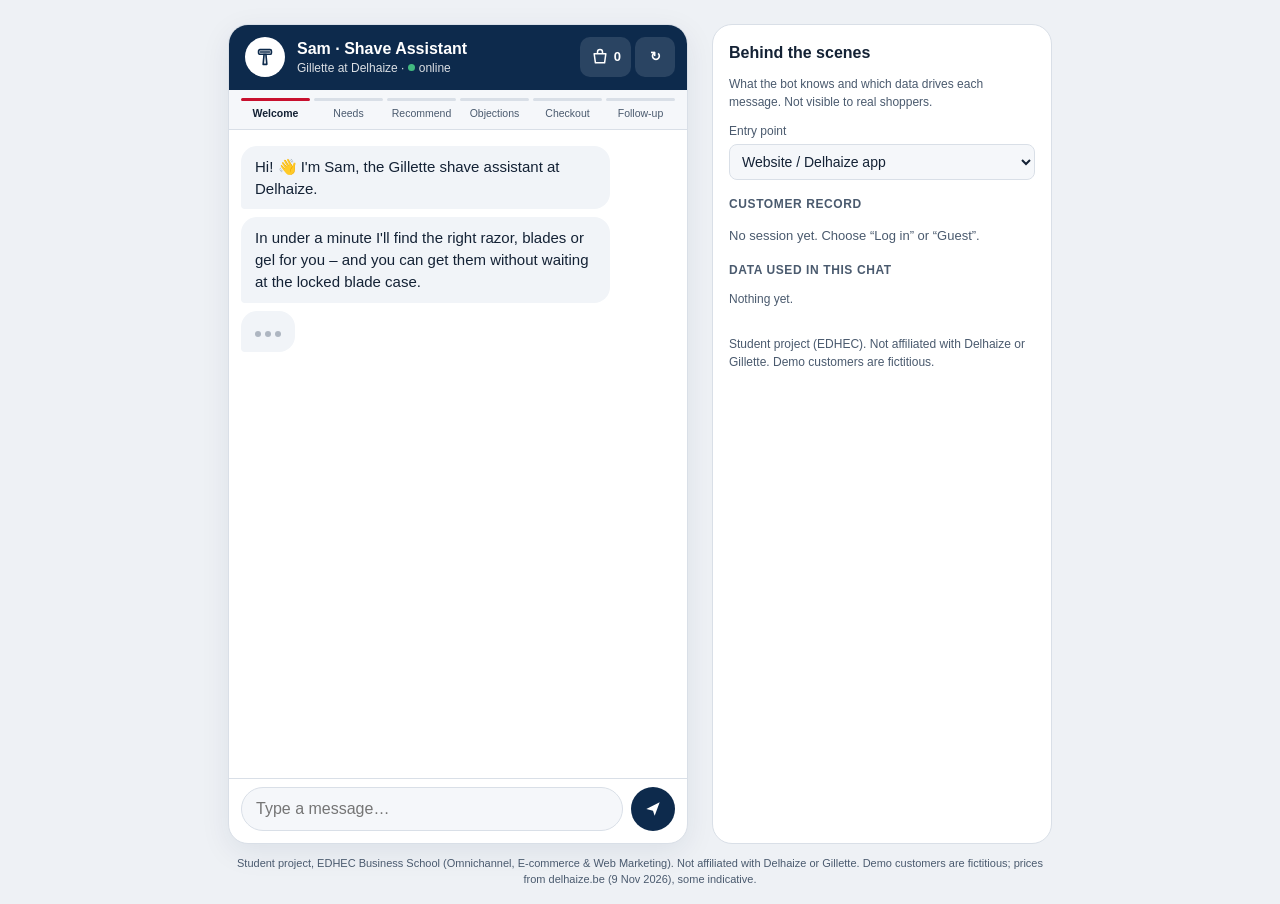
==== index.html @ 2521b0bc "Shave assistant chatbot for Gillette at Delhaize (EDHEC session 8) Co-Authored-By: Claude Opus 5.5 <" ====
<!doctype html>
<html lang="en">
<head>
<meta charset="utf-8">
<meta name="viewport" content="width=device-width, initial-scale=1, viewport-fit=cover">
<title>Shave Assistant – Gillette at Delhaize</title>
<meta name="description" content="Student concept: a conversational shopping assistant that helps Delhaize shoppers find the right Gillette product.">
<meta name="robots" content="noindex">
<link rel="stylesheet" href="style.css">
</head>
<body>
<div class="page">
  <main class="chat" aria-label="Shopping assistant">
    <header class="top">
      <div class="brand">
        <div class="avatar" aria-hidden="true"><svg viewBox="0 0 24 24"><rect x="5" y="4" width="14" height="5" rx="1.5"/><path d="M7 6.5h10M11 9l-1 11h4l-1-11"/></svg></div>
        <div>
          <h1>Sam<span class="h-sub"> · Shave Assistant</span></h1>
          <p>Gillette at Delhaize · <span class="online">online</span></p>
        </div>
      </div>
      <div class="actions">
        <button id="crm-toggle" class="icon-btn" aria-expanded="false" aria-controls="crm" title="Show CRM data">CRM</button>
        <button id="basket-btn" class="icon-btn basket-btn" title="Basket">
          <svg viewBox="0 0 24 24" aria-hidden="true"><path d="M5 8h14l-1.5 11h-11z"/><path d="M9 8V6a3 3 0 0 1 6 0v2"/></svg>
          <span id="basket-count">0</span>
        </button>
        <button id="restart" class="icon-btn" title="Start over" aria-label="Start over">↻</button>
      </div>
    </header>
    <ol id="steps" class="steps" aria-label="Conversation steps">
      <li>Welcome</li><li>Needs</li><li>Recommend</li><li>Objections</li><li>Checkout</li><li>Follow-up</li>
    </ol>
    <div id="log" class="log" aria-live="polite"></div>
    <div id="options" class="options"></div>
    <form id="form" class="composer" autocomplete="off">
      <input id="text" type="text" aria-label="Message" placeholder="Type a message…">
      <button type="submit" aria-label="Send">
        <svg viewBox="0 0 24 24" aria-hidden="true"><path d="M4 12l16-8-6 16-2-6z"/></svg>
      </button>
    </form>
  </main>

  <aside id="crm" class="crm" aria-label="Behind the scenes">
    <div class="crm-head">
      <h2>Behind the scenes</h2>
      <button id="crm-close" class="icon-btn" aria-label="Close">✕</button>
    </div>
    <p class="muted small">What the bot knows and which data drives each message. Not visible to real shoppers.</p>
    <label class="entry">Entry point
      <select id="entry">
        <option value="web">Website / Delhaize app</option>
        <option value="shelf">QR code at the shaving shelf</option>
      </select>
    </label>
    <h3>Customer record</h3>
    <div id="profile"></div>
    <h3>Data used in this chat</h3>
    <p id="signals-empty" class="muted small">Nothing yet.</p>
    <ul id="signals" class="signals"></ul>
    <p class="muted small disclaimer">Student project (EDHEC). Not affiliated with Delhaize or Gillette. Demo customers are fictitious.</p>
  </aside>
</div>
<footer class="foot">Student project, EDHEC Business School (Omnichannel, E-commerce &amp; Web Marketing). Not affiliated with Delhaize or Gillette. Demo customers are fictitious; prices from delhaize.be (9 Nov 2026), some indicative.</footer>
<script src="data.js"></script>
<script src="app.js"></script>
</body>
</html>
---- style.css ----
:root {
  --bg: #eef1f5;
  --surface: #ffffff;
  --surface-2: #f5f7fa;
  --ink: #142235;
  --ink-2: #4a5a6e;
  --line: #d9dfe7;
  --navy: #0d2a4c;
  --navy-ink: #ffffff;
  --accent: #c8102e;
  --cta: #c8102e;
  --accent-soft: #fdecef;
  --bot: #f1f4f8;
  --user: #0d2a4c;
  --ok: #1d7a4a;
  --radius: 16px;
  color-scheme: light;
}
@media (prefers-color-scheme: dark) {
  :root:not([data-theme="light"]) {
    --bg: #0b111a; --surface: #131b27; --surface-2: #19232f; --ink: #e8edf3; --ink-2: #a5b2c2;
    --line: #2a3747; --navy: #2b5c94; --accent: #ff6b7d; --cta: #c8233c; --accent-soft: #3a1820; --bot: #1b2633;
    --user: #2b5c94; --ok: #4cc98a; color-scheme: dark;
  }
}
:root[data-theme="dark"] {
  --bg: #0b111a; --surface: #131b27; --surface-2: #19232f; --ink: #e8edf3; --ink-2: #a5b2c2;
  --line: #2a3747; --navy: #2b5c94; --accent: #ff6b7d; --cta: #c8233c; --accent-soft: #3a1820; --bot: #1b2633;
  --user: #2b5c94; --ok: #4cc98a; color-scheme: dark;
}

* { box-sizing: border-box; }
html, body { margin: 0; }
body {
  background: var(--bg);
  color: var(--ink);
  font: 15px/1.45 -apple-system, BlinkMacSystemFont, "Segoe UI", Roboto, "Helvetica Neue", Arial, sans-serif;
  -webkit-font-smoothing: antialiased;
  min-height: 100dvh;
}
button { font: inherit; color: inherit; cursor: pointer; }

.page {
  display: grid;
  grid-template-columns: minmax(0, 460px) 340px;
  gap: 24px;
  justify-content: center;
  padding: 24px 16px 8px;
}

/* ---------- chat ---------- */
.chat {
  background: var(--surface);
  border: 1px solid var(--line);
  border-radius: 20px;
  display: flex;
  flex-direction: column;
  height: calc(100dvh - 80px);
  min-height: 560px;
  overflow: hidden;
  box-shadow: 0 8px 30px rgba(13, 42, 76, .08);
}
.top {
  display: flex; align-items: center; justify-content: space-between; gap: 8px;
  padding: 12px 12px 12px 16px;
  background: var(--navy); color: var(--navy-ink);
}
.brand { display: flex; align-items: center; gap: 12px; min-width: 0; }
.avatar {
  width: 40px; height: 40px; border-radius: 50%; flex: none;
  display: grid; place-items: center; font-weight: 700;
  background: #fff; color: #0d2a4c;
}
.avatar svg { width: 22px; height: 22px; fill: none; stroke: currentColor; stroke-width: 1.8; stroke-linejoin: round; stroke-linecap: round; }
.brand > div:last-child { min-width: 0; }
.top h1 { font-size: 16px; margin: 0; white-space: nowrap; overflow: hidden; text-overflow: ellipsis; }
.top p { margin: 0; font-size: 12px; opacity: .85; white-space: nowrap; overflow: hidden; text-overflow: ellipsis; }
.online::before { content: ""; display: inline-block; width: 7px; height: 7px; border-radius: 50%; background: #4cd38a; margin-right: 4px; vertical-align: 1px; }
.actions { display: flex; gap: 4px; }
.icon-btn {
  min-width: 40px; height: 40px; padding: 0 10px; border-radius: 10px; border: 0;
  background: rgba(255,255,255,.12); color: inherit; font-size: 13px; font-weight: 600;
  display: inline-flex; align-items: center; justify-content: center; gap: 4px;
}
.icon-btn:hover { background: rgba(255,255,255,.22); }
.icon-btn svg { width: 20px; height: 20px; fill: none; stroke: currentColor; stroke-width: 1.8; stroke-linejoin: round; }
#crm-toggle { display: none; }

.steps {
  list-style: none; margin: 0; padding: 8px 12px; display: grid; grid-template-columns: repeat(6, 1fr); gap: 4px;
  border-bottom: 1px solid var(--line); background: var(--surface-2);
  counter-reset: s;
}
.steps li {
  font-size: 10.5px; color: var(--ink-2); text-align: center; position: relative; padding-top: 8px;
  white-space: nowrap; overflow: hidden; text-overflow: ellipsis;
}
.steps li::before { content: ""; position: absolute; top: 0; left: 0; right: 0; height: 3px; border-radius: 2px; background: var(--line); }
.steps li.done::before { background: var(--navy); opacity: .5; }
.steps li.now { color: var(--ink); font-weight: 700; }
.steps li.now::before { background: var(--accent); }

.log { flex: 1; overflow-y: auto; padding: 16px 12px 8px; display: flex; flex-direction: column; gap: 8px; }
.msg { max-width: 85%; padding: 10px 14px; border-radius: var(--radius); animation: in .2s ease-out; overflow-wrap: anywhere; }
.msg.bot { background: var(--bot); align-self: flex-start; border-bottom-left-radius: 4px; }
.msg.user { background: var(--user); color: #fff; align-self: flex-end; border-bottom-right-radius: 4px; }
.msg.sys { align-self: center; background: transparent; color: var(--ok); font-size: 13px; padding: 2px 8px; text-align: center; }
.msg.wide { max-width: 100%; width: 100%; background: transparent; padding: 0; }
@keyframes in { from { opacity: 0; transform: translateY(4px); } }
.dots { display: inline-flex; gap: 4px; }
.dots i { width: 6px; height: 6px; border-radius: 50%; background: var(--ink-2); opacity: .4; animation: blink 1s infinite; }
.dots i:nth-child(2) { animation-delay: .15s; } .dots i:nth-child(3) { animation-delay: .3s; }
@keyframes blink { 50% { opacity: 1; } }

/* product cards */
.cards { display: grid; gap: 8px; }
.card {
  display: grid; grid-template-columns: 72px 1fr; gap: 12px; padding: 12px;
  background: var(--surface); border: 1px solid var(--line); border-radius: 14px;
}
.pic { width: 72px; height: 72px; border-radius: 12px; display: grid; place-items: center; background: var(--surface-2); }
.pic svg { width: 48px; height: 48px; fill: none; stroke: var(--navy); stroke-width: 2.2; stroke-linecap: round; stroke-linejoin: round; }
.t-gel svg, .t-oil svg { stroke: var(--ok); }
.t-disposable svg { stroke: #a43c8e; }
.card h3 { font-size: 14px; margin: 0 0 2px; }
.card p { margin: 0 0 4px; }
.pack { font-size: 12px; color: var(--ink-2); }
.pitch { font-size: 13px; }
.meta { display: flex; align-items: center; gap: 8px; font-size: 14px; }
.stars { color: #b7791f; font-size: 12px; font-weight: 600; }
.ind { font-size: 10px; text-transform: uppercase; letter-spacing: .04em; color: var(--ink-2); border: 1px solid var(--line); border-radius: 4px; padding: 0 4px; }
.promo { display: inline-block; font-size: 12px; font-weight: 700; color: var(--accent); background: var(--accent-soft); border-radius: 6px; padding: 2px 8px; margin-bottom: 6px; }
.promo.muted-promo { font-weight: 600; }
.add {
  display: block; margin-top: 4px; padding: 8px 12px; border-radius: 10px; border: 1px solid var(--navy);
  background: transparent; color: var(--navy); font-weight: 600; font-size: 13px;
}
.add:hover { background: var(--navy); color: #fff; }
.add:disabled { border-color: var(--ok); color: var(--ok); background: transparent; cursor: default; }

/* personas */
.personas { display: grid; gap: 8px; }
.persona {
  text-align: left; padding: 12px 14px; border-radius: 14px; border: 1px solid var(--line); background: var(--surface);
  display: grid; grid-template-columns: 1fr auto; gap: 2px 8px;
}
.persona:hover { border-color: var(--navy); }
.persona span { color: var(--ink-2); font-size: 13px; text-align: right; }
.persona em { grid-column: 1 / -1; font-style: normal; font-size: 12px; color: var(--ink-2); }

/* basket + compare */
.basket { background: var(--surface); border: 1px solid var(--line); border-radius: 14px; padding: 12px 14px; }
.basket h4 { margin: 0 0 6px; font-size: 14px; }
.basket ul { list-style: none; margin: 0; padding: 0; }
.basket li { display: flex; justify-content: space-between; gap: 12px; font-size: 13px; padding: 4px 0; border-bottom: 1px dashed var(--line); }
.basket .total { display: flex; justify-content: space-between; margin: 8px 0 0; }
.cmp { width: 100%; border-collapse: collapse; background: var(--surface); border: 1px solid var(--line); border-radius: 14px; overflow: hidden; font-size: 12.5px; }
.cmp th, .cmp td { padding: 8px; text-align: left; border-bottom: 1px solid var(--line); vertical-align: top; }
.cmp thead th { background: var(--surface-2); font-size: 11px; text-transform: uppercase; letter-spacing: .04em; color: var(--ink-2); }

/* options + composer */
.options { display: flex; flex-wrap: wrap; gap: 8px; padding: 8px 12px; justify-content: flex-end; }
.options:empty { display: none; }
.opt {
  padding: 8px 14px; border-radius: 999px; border: 1px solid var(--navy); background: var(--surface); color: var(--navy);
  font-size: 14px; font-weight: 600; min-height: 40px;
}
.opt:hover { background: var(--surface-2); }
.opt.primary { background: var(--cta); border-color: var(--cta); color: #fff; }
.opt.primary:hover { filter: brightness(1.08); }
.opt:active, .add:active, .persona:active { transform: scale(.98); }
.composer { display: flex; gap: 8px; padding: 8px 12px 12px; border-top: 1px solid var(--line); }
.composer input {
  flex: 1; min-width: 0; height: 44px; padding: 0 14px; border-radius: 999px; border: 1px solid var(--line);
  background: var(--surface-2); color: var(--ink); font: inherit; font-size: 16px;
}
.composer input:focus { outline: 2px solid var(--navy); outline-offset: 1px; }
.composer button { width: 44px; height: 44px; border-radius: 50%; border: 0; background: var(--navy); color: #fff; display: grid; place-items: center; }
.composer svg { width: 20px; height: 20px; fill: currentColor; }

/* ---------- CRM panel ---------- */
.crm {
  background: var(--surface); border: 1px solid var(--line); border-radius: 20px; padding: 16px;
  height: calc(100dvh - 80px); min-height: 560px; overflow-y: auto; font-size: 13px;
}
.crm-head { display: flex; justify-content: space-between; align-items: center; }
.crm h2 { font-size: 16px; margin: 0; }
.crm h3 { font-size: 12px; text-transform: uppercase; letter-spacing: .05em; color: var(--ink-2); margin: 16px 0 6px; }
.crm h4 { font-size: 12px; margin: 10px 0 4px; }
#crm-close { display: none; background: var(--surface-2); }
.muted { color: var(--ink-2); }
.small { font-size: 12px; }
.entry { display: grid; gap: 4px; font-size: 12px; color: var(--ink-2); margin-top: 8px; }
.entry select { font: inherit; font-size: 14px; padding: 8px; border-radius: 8px; border: 1px solid var(--line); background: var(--surface-2); color: var(--ink); }
.tag { display: inline-block; margin: 0 0 6px; font-size: 11px; font-weight: 700; padding: 2px 8px; border-radius: 6px; background: var(--surface-2); }
.tag.member { background: var(--accent-soft); color: var(--accent); }
#profile table { width: 100%; border-collapse: collapse; }
#profile th, #profile td { text-align: left; padding: 4px 0; border-bottom: 1px solid var(--line); vertical-align: top; }
#profile th { color: var(--ink-2); font-weight: 500; width: 40%; padding-right: 8px; }
.hist { list-style: none; padding: 0; margin: 0; }
.hist li { padding: 4px 0; border-bottom: 1px solid var(--line); }
.hist span { display: block; font-size: 11px; color: var(--ink-2); }
.hist em { font-style: normal; color: var(--ink-2); font-size: 11px; }
.signals { list-style: none; padding: 0; margin: 0; display: grid; gap: 6px; }
.signals li { padding: 8px 10px; border-radius: 10px; background: var(--surface-2); border-left: 3px solid var(--accent); animation: in .25s ease-out; }
.signals code { display: block; font-size: 11.5px; color: var(--navy); font-weight: 600; margin-bottom: 2px; }
.signals span { font-size: 12.5px; }

.foot { text-align: center; font-size: 11px; color: var(--ink-2); padding: 4px 16px 16px; max-width: 840px; margin: 0 auto; }

/* ---------- mobile ---------- */
@media (max-width: 860px) {
  .page { grid-template-columns: minmax(0, 1fr); padding: 0; }
  .chat { border-radius: 0; border: 0; height: 100dvh; min-height: 0; box-shadow: none; }
  #crm-toggle { display: inline-flex; }
  .crm {
    position: fixed; inset: auto 0 0 0; height: 75dvh; min-height: 0; border-radius: 20px 20px 0 0; z-index: 10;
    transform: translateY(105%); transition: transform .25s ease; box-shadow: 0 -10px 40px rgba(0,0,0,.25);
  }
  body.crm-open .crm { transform: none; }
  #crm-close { display: inline-flex; }
  .foot { display: none; }
}
@media (max-width: 480px) {
  .h-sub { display: none; }
  .opt { font-size: 14px; padding: 6px 12px; min-height: 38px; }
  .options { gap: 6px; }
}
@media (max-width: 380px) {
  .top h1 { font-size: 15px; }
  .icon-btn { min-width: 36px; padding: 0 8px; }
  .steps li { font-size: 9.5px; }
}
@media (prefers-reduced-motion: reduce) {
  * { animation: none !important; transition: none !important; scroll-behavior: auto !important; }
}
.disclaimer { margin-top: 16px; }
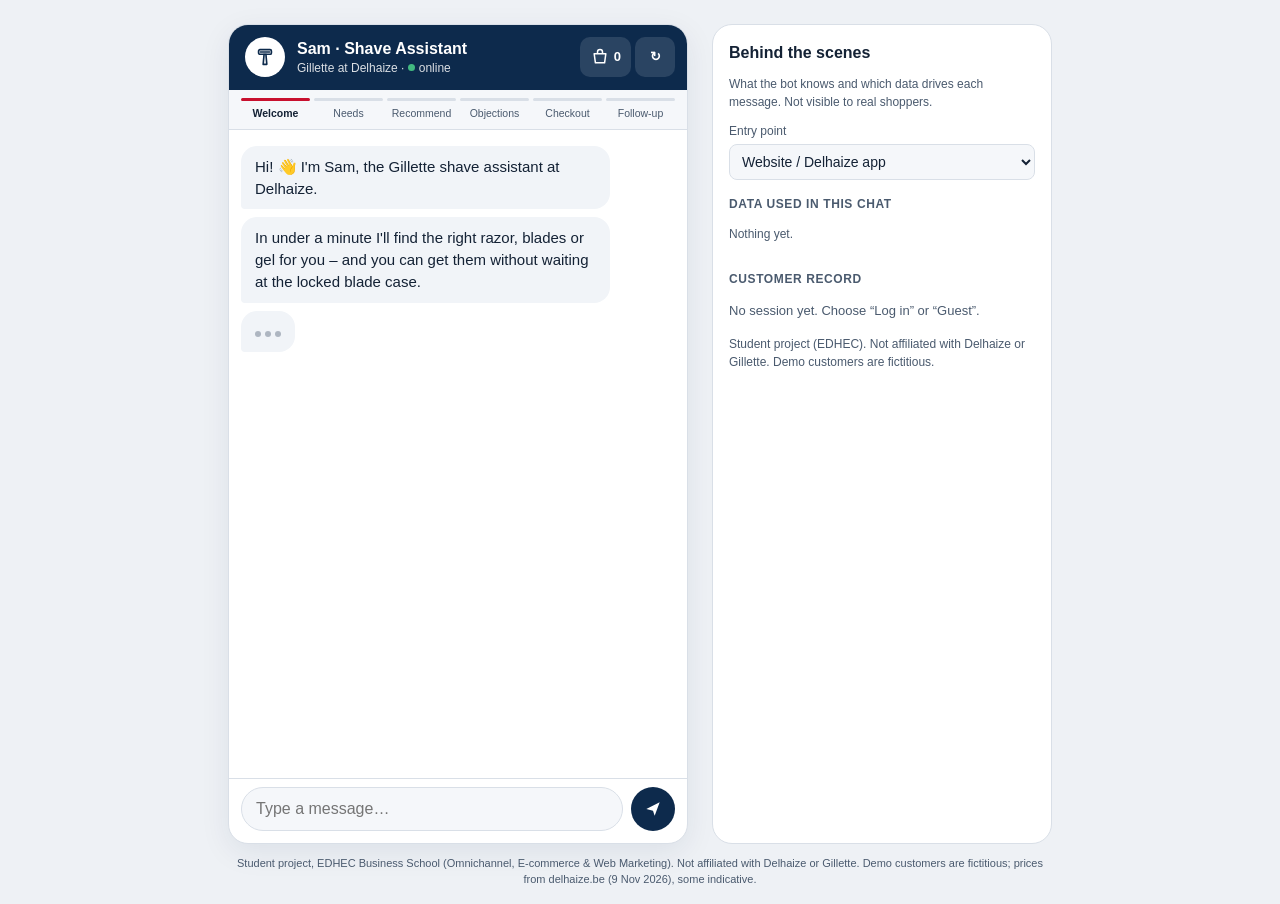
==== commit 5c758011: "Show data signals above customer record Co-Authored-By: Claude Opus 5.5 <noreply@anthropic.com>" ====
--- a/index.html
+++ b/index.html
@@ -53,11 +53,11 @@
         <option value="shelf">QR code at the shaving shelf</option>
       </select>
     </label>
-    <h3>Customer record</h3>
-    <div id="profile"></div>
     <h3>Data used in this chat</h3>
     <p id="signals-empty" class="muted small">Nothing yet.</p>
     <ul id="signals" class="signals"></ul>
+    <h3>Customer record</h3>
+    <div id="profile"></div>
     <p class="muted small disclaimer">Student project (EDHEC). Not affiliated with Delhaize or Gillette. Demo customers are fictitious.</p>
   </aside>
 </div>
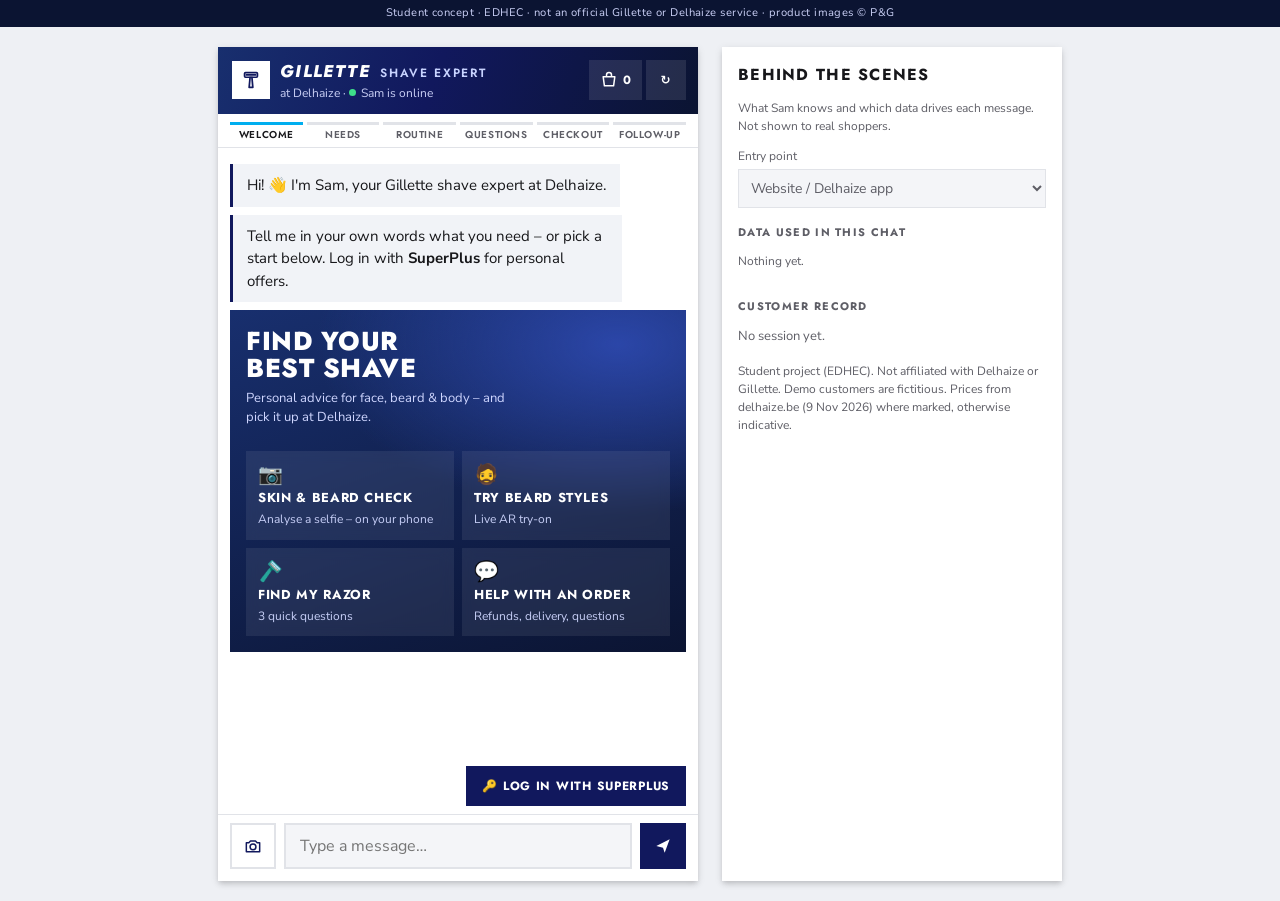
==== commit 80172214: "v2: Gillette branding, free-text understanding, service requests, photo consultation, AR try-on - NL" ====
--- a/index.html
+++ b/index.html
@@ -3,50 +3,60 @@
 <head>
 <meta charset="utf-8">
 <meta name="viewport" content="width=device-width, initial-scale=1, viewport-fit=cover">
-<title>Shave Assistant – Gillette at Delhaize</title>
-<meta name="description" content="Student concept: a conversational shopping assistant that helps Delhaize shoppers find the right Gillette product.">
+<title>Gillette Shave Expert</title>
+<meta name="description" content="Student concept: a Gillette shave expert for Delhaize shoppers – chat, skin & beard check from a photo, and AR beard try-on.">
 <meta name="robots" content="noindex">
-<link rel="stylesheet" href="style.css">
+<meta name="theme-color" content="#11185D">
+<link rel="icon" href="icon.svg" type="image/svg+xml">
+<link rel="preconnect" href="https://fonts.googleapis.com">
+<link rel="preconnect" href="https://fonts.gstatic.com" crossorigin>
+<link href="https://fonts.googleapis.com/css2?family=Jost:wght@500;600;700;800&family=Nunito+Sans:opsz,wght@6..12,400;6..12,600;6..12,700&display=swap" rel="stylesheet">
+<link rel="preconnect" href="https://static.thcdn.com">
+<link rel="stylesheet" href="styles.css">
 </head>
 <body>
+<div class="concept">Student concept · EDHEC · not an official Gillette or Delhaize service · product images © P&amp;G</div>
 <div class="page">
-  <main class="chat" aria-label="Shopping assistant">
+  <main class="chat" aria-label="Gillette shave expert">
     <header class="top">
       <div class="brand">
-        <div class="avatar" aria-hidden="true"><svg viewBox="0 0 24 24"><rect x="5" y="4" width="14" height="5" rx="1.5"/><path d="M7 6.5h10M11 9l-1 11h4l-1-11"/></svg></div>
-        <div>
-          <h1>Sam<span class="h-sub"> · Shave Assistant</span></h1>
-          <p>Gillette at Delhaize · <span class="online">online</span></p>
+        <div class="mark" aria-hidden="true"><svg viewBox="0 0 24 24"><rect x="5" y="4" width="14" height="5" rx="1"/><path d="M7 6.5h10M11 9l-1 11h4l-1-11"/></svg></div>
+        <div class="brand-text">
+          <div class="wordmark">GILLETTE <span>SHAVE EXPERT</span></div>
+          <div class="sub">at Delhaize · <span class="online">Sam is online</span></div>
         </div>
       </div>
       <div class="actions">
-        <button id="crm-toggle" class="icon-btn" aria-expanded="false" aria-controls="crm" title="Show CRM data">CRM</button>
-        <button id="basket-btn" class="icon-btn basket-btn" title="Basket">
+        <button id="crm-toggle" class="icon-btn" aria-expanded="false" aria-controls="crm" title="Behind the scenes">CRM</button>
+        <button id="basket-btn" class="icon-btn" title="Basket" aria-label="Basket">
           <svg viewBox="0 0 24 24" aria-hidden="true"><path d="M5 8h14l-1.5 11h-11z"/><path d="M9 8V6a3 3 0 0 1 6 0v2"/></svg>
           <span id="basket-count">0</span>
         </button>
         <button id="restart" class="icon-btn" title="Start over" aria-label="Start over">↻</button>
       </div>
     </header>
-    <ol id="steps" class="steps" aria-label="Conversation steps">
-      <li>Welcome</li><li>Needs</li><li>Recommend</li><li>Objections</li><li>Checkout</li><li>Follow-up</li>
-    </ol>
+    <ol id="steps" class="steps" aria-label="Conversation steps"></ol>
     <div id="log" class="log" aria-live="polite"></div>
+    <div id="hint" class="hint" hidden></div>
     <div id="options" class="options"></div>
     <form id="form" class="composer" autocomplete="off">
-      <input id="text" type="text" aria-label="Message" placeholder="Type a message…">
-      <button type="submit" aria-label="Send">
-        <svg viewBox="0 0 24 24" aria-hidden="true"><path d="M4 12l16-8-6 16-2-6z"/></svg>
-      </button>
+      <label class="attach" title="Send a photo for a skin & beard check">
+        <input id="photo-input" type="file" accept="image/*" hidden>
+        <svg viewBox="0 0 24 24" aria-hidden="true"><path d="M4 8h3l2-2h6l2 2h3v11H4z"/><circle cx="12" cy="13" r="3.5"/></svg>
+        <span class="sr">Send a photo</span>
+      </label>
+      <input id="text" type="text" aria-label="Message" placeholder="Type a message…" enterkeyhint="send">
+      <button type="submit" class="send" aria-label="Send"><svg viewBox="0 0 24 24" aria-hidden="true"><path d="M4 12l16-8-6 16-2-6z"/></svg></button>
     </form>
   </main>
 
   <aside id="crm" class="crm" aria-label="Behind the scenes">
     <div class="crm-head">
       <h2>Behind the scenes</h2>
-      <button id="crm-close" class="icon-btn" aria-label="Close">✕</button>
+      <button id="crm-close" class="icon-btn dark" aria-label="Close">✕</button>
     </div>
-    <p class="muted small">What the bot knows and which data drives each message. Not visible to real shoppers.</p>
+    <p class="muted small">What Sam knows and which data drives each message. Not shown to real shoppers.</p>
+    <div id="ai-status" class="ai-status" hidden></div>
     <label class="entry">Entry point
       <select id="entry">
         <option value="web">Website / Delhaize app</option>
@@ -58,11 +68,25 @@
     <ul id="signals" class="signals"></ul>
     <h3>Customer record</h3>
     <div id="profile"></div>
-    <p class="muted small disclaimer">Student project (EDHEC). Not affiliated with Delhaize or Gillette. Demo customers are fictitious.</p>
+    <p class="muted small disclaimer">Student project (EDHEC). Not affiliated with Delhaize or Gillette. Demo customers are fictitious. Prices from delhaize.be (9 Nov 2026) where marked, otherwise indicative.</p>
   </aside>
 </div>
-<footer class="foot">Student project, EDHEC Business School (Omnichannel, E-commerce &amp; Web Marketing). Not affiliated with Delhaize or Gillette. Demo customers are fictitious; prices from delhaize.be (9 Nov 2026), some indicative.</footer>
-<script src="data.js"></script>
-<script src="app.js"></script>
+
+<div id="modal" class="modal" hidden>
+  <div class="modal-card" role="dialog" aria-modal="true" aria-labelledby="modal-title">
+    <div class="modal-head">
+      <h2 id="modal-title">Try beard styles</h2>
+      <button id="modal-close" class="icon-btn dark" aria-label="Close">✕</button>
+    </div>
+    <div class="stage">
+      <video id="cam" playsinline muted></video>
+      <canvas id="stage-canvas"></canvas>
+      <div id="stage-msg" class="stage-msg"></div>
+    </div>
+    <div id="modal-controls"></div>
+  </div>
+</div>
+
+<script type="module" src="js/main.js"></script>
 </body>
 </html>
--- a/styles.css
+++ b/styles.css
@@ -0,0 +1,303 @@
+/* Gillette-inspired tokens (from gillette.co.uk / .com / .de CSS research, 9 Nov 2026) */
+:root {
+  --navy: #11185d;
+  --navy-2: #182f6e;
+  --navy-deep: #0b1432;
+  --cyan: #00aeef;
+  --promo: #e01a12;
+  --gold: #f4e5b7;
+  --ok: #047832;
+  --copper-1: #ecbaa8;
+  --copper-2: #b15533;
+  --espresso: #30180c;
+  --labs: #171719;
+  --lime: #bff205;
+  --venus: #057785;
+
+  --bg: #eef0f4;
+  --surface: #ffffff;
+  --surface-2: #f4f5f8;
+  --ink: #17171a;
+  --ink-2: #5e5e66;
+  --line: #e1e3e8;
+  --bot: #f1f3f7;
+  --user: var(--navy);
+  --chip-ink: var(--navy);
+  --btn: var(--navy);
+  --btn-2: var(--navy-2);
+  --shadow: 0 4px 6px -1px #0000001a, 0 2px 4px -1px #0000000f, 0 2px 8px 0 #0000001a;
+  --head: "Jost", "Futura", "Trebuchet MS", system-ui, sans-serif;
+  --body: "Nunito Sans", system-ui, -apple-system, "Segoe UI", Roboto, sans-serif;
+  color-scheme: light;
+}
+@media (prefers-color-scheme: dark) {
+  :root:not([data-theme="light"]) {
+    --bg: #070a1c; --surface: #10142b; --surface-2: #171c38; --ink: #eef0f7; --ink-2: #a9aec4; --line: #262c4c;
+    --bot: #1a2042; --user: #2a3a8f; --chip-ink: #dfe4ff; --btn: #3a4fc4; --btn-2: #4a60dc; --shadow: 0 6px 20px #0006; --ok: #3ccf7f; color-scheme: dark;
+  }
+}
+:root[data-theme="dark"] {
+  --bg: #070a1c; --surface: #10142b; --surface-2: #171c38; --ink: #eef0f7; --ink-2: #a9aec4; --line: #262c4c;
+  --bot: #1a2042; --user: #2a3a8f; --chip-ink: #dfe4ff; --btn: #3a4fc4; --btn-2: #4a60dc; --shadow: 0 6px 20px #0006; --ok: #3ccf7f; color-scheme: dark;
+}
+
+* { box-sizing: border-box; }
+html, body { margin: 0; }
+body { background: var(--bg); color: var(--ink); font: 15px/1.5 var(--body); -webkit-font-smoothing: antialiased; min-height: 100dvh; }
+button, input, select { font: inherit; color: inherit; }
+button { cursor: pointer; }
+a { color: inherit; }
+.sr { position: absolute; width: 1px; height: 1px; overflow: hidden; clip: rect(0 0 0 0); }
+.muted { color: var(--ink-2); }
+.small { font-size: 12px; }
+h1, h2, h3, h4, .wordmark { font-family: var(--head); }
+
+.concept { background: var(--navy-deep); color: #c9cff5; font-size: 11px; letter-spacing: .04em; text-align: center; padding: 5px 16px; }
+
+.page { display: grid; grid-template-columns: minmax(0, 480px) 340px; gap: 24px; justify-content: center; padding: 20px 16px; }
+
+/* ---------- chat shell ---------- */
+.chat { background: var(--surface); box-shadow: var(--shadow); display: flex; flex-direction: column; height: calc(100dvh - 66px); min-height: 600px; overflow: hidden; }
+.top { display: flex; align-items: center; justify-content: space-between; gap: 8px; padding: 12px 12px 12px 14px; color: #fff;
+  background: linear-gradient(110deg, var(--navy-2), var(--navy) 45%, var(--navy-deep)); }
+.brand { display: flex; align-items: center; gap: 10px; min-width: 0; }
+.mark { width: 38px; height: 38px; flex: none; display: grid; place-items: center; background: #fff; color: var(--navy); }
+.mark svg { width: 22px; height: 22px; fill: none; stroke: currentColor; stroke-width: 1.9; stroke-linejoin: round; stroke-linecap: round; }
+.brand-text { min-width: 0; }
+.wordmark { font-weight: 800; font-size: 17px; letter-spacing: .08em; white-space: nowrap; overflow: hidden; text-overflow: ellipsis; font-style: italic; }
+.wordmark span { font-style: normal; font-weight: 600; letter-spacing: .14em; font-size: 12px; color: #c8d3ff; margin-left: 4px; }
+.sub { font-size: 12px; color: #c9cff5; white-space: nowrap; overflow: hidden; text-overflow: ellipsis; }
+.online::before { content: ""; display: inline-block; width: 7px; height: 7px; border-radius: 50%; background: #3ee08a; margin-right: 5px; vertical-align: 1px; }
+.actions { display: flex; gap: 4px; flex: none; }
+.icon-btn { min-width: 40px; height: 40px; padding: 0 10px; border: 0; background: rgba(255,255,255,.1); color: #fff; font-family: var(--head); font-weight: 700; font-size: 12px; letter-spacing: .08em;
+  display: inline-flex; align-items: center; justify-content: center; gap: 4px; }
+.icon-btn:hover { background: rgba(255,255,255,.2); }
+.icon-btn.dark { background: var(--surface-2); color: var(--ink); }
+.icon-btn svg { width: 20px; height: 20px; fill: none; stroke: currentColor; stroke-width: 1.8; stroke-linejoin: round; }
+#crm-toggle { display: none; }
+
+.steps { list-style: none; margin: 0; padding: 8px 12px 6px; display: grid; grid-template-columns: repeat(6, 1fr); gap: 4px; background: var(--surface); border-bottom: 1px solid var(--line); }
+.steps li { font: 600 10px/1.2 var(--head); text-transform: uppercase; letter-spacing: .06em; color: var(--ink-2); text-align: center; padding-top: 7px; position: relative; white-space: nowrap; overflow: hidden; text-overflow: ellipsis; }
+.steps li::before { content: ""; position: absolute; top: 0; left: 0; right: 0; height: 3px; background: var(--line); }
+.steps li.done::before { background: var(--navy-2); }
+.steps li.now { color: var(--ink); }
+.steps li.now::before { background: var(--cyan); }
+
+.log { flex: 1; overflow-y: auto; padding: 16px 12px 8px; display: flex; flex-direction: column; gap: 8px; background: var(--surface); }
+.msg { max-width: 86%; padding: 10px 14px; animation: in .22s ease-out; overflow-wrap: anywhere; }
+.msg.bot { background: var(--bot); align-self: flex-start; border-left: 3px solid var(--btn); }
+.msg.user { background: var(--user); color: #fff; align-self: flex-end; }
+.msg.sys { align-self: center; color: var(--ok); font-size: 13px; padding: 2px 8px; text-align: center; }
+.msg.wide { max-width: 100%; width: 100%; padding: 0; background: none; border: 0; }
+.msg a { color: var(--cyan); }
+@keyframes in { from { opacity: 0; transform: translateY(4px); } }
+.dots { display: inline-flex; gap: 4px; padding: 3px 0; }
+.dots i { width: 6px; height: 6px; border-radius: 50%; background: var(--ink-2); opacity: .35; animation: blink 1s infinite; }
+.dots i:nth-child(2) { animation-delay: .15s; } .dots i:nth-child(3) { animation-delay: .3s; }
+@keyframes blink { 50% { opacity: 1; } }
+
+/* ---------- landing ---------- */
+.hero { color: #fff; background: radial-gradient(120% 90% at 85% 10%, #2b46a8 0%, transparent 55%), linear-gradient(160deg, var(--navy-2), var(--navy-deep)); padding: 18px 16px 16px; position: relative; overflow: hidden; }
+.hero h1 { font-size: 26px; line-height: 1.05; margin: 0 0 6px; text-transform: uppercase; letter-spacing: .02em; font-weight: 800; max-width: 64%; }
+.hero p { margin: 0 0 16px; color: #cfd6ff; font-size: 13px; max-width: 64%; min-height: 3.6em; }
+.hero .hero-shot { position: absolute; right: 14px; top: 14px; width: 30%; max-width: 132px; aspect-ratio: 1; background: #fff; display: grid; place-items: center; box-shadow: 0 10px 30px #0007; border-bottom: 3px solid var(--cyan); }
+.hero .hero-shot img { width: 92%; height: 92%; object-fit: contain; }
+.tiles { display: grid; grid-template-columns: 1fr 1fr; gap: 8px; position: relative; }
+.tile { text-align: left; border: 0; background: rgba(255,255,255,.08); color: #fff; padding: 12px; min-height: 84px; display: flex; flex-direction: column; justify-content: space-between; gap: 6px; backdrop-filter: blur(6px); border-top: 2px solid transparent; transition: background .2s, border-color .2s; }
+.tile:hover { background: rgba(255,255,255,.16); border-top-color: var(--cyan); }
+.tile b { font: 700 13px/1.15 var(--head); text-transform: uppercase; letter-spacing: .05em; }
+.tile span { font-size: 12px; color: #c7cff7; line-height: 1.3; }
+.tile .ico { font-size: 20px; line-height: 1; }
+
+/* ---------- cards ---------- */
+.card { background: var(--surface); border: 1px solid var(--line); }
+.card-head { display: flex; justify-content: space-between; align-items: baseline; gap: 8px; padding: 12px 14px 8px; }
+.card-head h4 { margin: 0; font-size: 13px; font-weight: 700; text-transform: uppercase; letter-spacing: .1em; }
+.chips { display: flex; flex-wrap: wrap; gap: 4px; padding: 0 14px 10px; }
+.chip { font-size: 11px; padding: 2px 8px; background: var(--surface-2); color: var(--ink-2); border: 1px solid var(--line); }
+
+.pimg { background: #fff; display: grid; place-items: center; overflow: hidden; flex: none; }
+.pimg img { width: 100%; height: 100%; object-fit: contain; transition: transform .3s; }
+.pimg.fallback::after { content: "G"; font: 800 28px var(--head); color: var(--navy); font-style: italic; }
+.line-tag { display: inline-block; font: 700 10px/1 var(--head); letter-spacing: .1em; text-transform: uppercase; padding: 4px 6px; color: #fff; background: var(--navy); }
+.line-tag.KingC { background: linear-gradient(90deg, var(--copper-1), var(--copper-2)); color: var(--espresso); }
+.line-tag.Labs { background: var(--labs); color: var(--lime); }
+.line-tag.Venus { background: var(--venus); }
+.line-tag.Body { background: var(--labs); color: #fff; }
+.line-tag.Skin, .line-tag.Series { background: #1b7392; }
+
+/* routine */
+.routine .step { display: grid; grid-template-columns: 26px 84px 1fr; gap: 10px; padding: 12px 14px; border-top: 1px solid var(--line); align-items: start; }
+.routine .num { font: 800 22px/1 var(--head); color: var(--cyan); padding-top: 2px; }
+.routine .pimg { width: 84px; height: 84px; border: 1px solid var(--line); }
+.routine .role { font: 700 10px/1 var(--head); letter-spacing: .14em; text-transform: uppercase; color: var(--ink-2); margin: 2px 0 5px; display: flex; gap: 6px; align-items: center; flex-wrap: wrap; }
+.routine h5, .pcard h5 { margin: 0 0 3px; font: 700 15px/1.2 var(--head); text-transform: uppercase; letter-spacing: .02em; }
+.routine p { margin: 0 0 6px; font-size: 13px; }
+.price-row { display: flex; align-items: center; gap: 8px; flex-wrap: wrap; font-size: 14px; }
+.price { font: 700 16px var(--head); }
+.ind { font-size: 10px; text-transform: uppercase; letter-spacing: .06em; color: var(--ink-2); border: 1px solid var(--line); padding: 0 4px; }
+.promo { font: 700 11px/1 var(--head); text-transform: uppercase; letter-spacing: .06em; color: #fff; background: var(--promo); padding: 4px 6px; }
+.promo.locked { background: var(--surface-2); color: var(--promo); border: 1px solid var(--promo); }
+.alt { font-size: 12px; color: var(--ink-2); margin-top: 4px; }
+.mini-add { border: 1px solid var(--btn); background: transparent; color: var(--chip-ink); font: 700 11px var(--head); letter-spacing: .08em; text-transform: uppercase; padding: 6px 10px; }
+.mini-add:hover { background: var(--btn); color: #fff; }
+.mini-add:disabled { border-color: var(--ok); color: var(--ok); background: none; cursor: default; }
+.routine-foot { display: flex; justify-content: space-between; align-items: center; padding: 12px 14px; background: var(--btn); color: #fff; font-family: var(--head); text-transform: uppercase; letter-spacing: .08em; font-size: 12px; }
+.routine-foot b { font-size: 20px; letter-spacing: 0; }
+
+/* product strip */
+.strip { display: flex; gap: 8px; overflow-x: auto; padding-bottom: 4px; scroll-snap-type: x mandatory; }
+.pcard { flex: 0 0 168px; scroll-snap-align: start; display: flex; flex-direction: column; }
+.pcard .pimg { height: 132px; border-bottom: 1px solid var(--line); }
+.pcard:hover .pimg img, .routine .step:hover .pimg img { transform: scale(1.04); }
+.pcard .body { padding: 10px; display: flex; flex-direction: column; gap: 6px; flex: 1; }
+.pcard p { margin: 0; font-size: 12px; color: var(--ink-2); flex: 1; }
+
+/* compare */
+.cmp { width: 100%; border-collapse: collapse; font-size: 12.5px; table-layout: fixed; }
+.cmp th, .cmp td { padding: 8px 6px; border-top: 1px solid var(--line); text-align: left; vertical-align: top; }
+.cmp thead th { border: 0; text-align: center; }
+.cmp thead .pimg { height: 70px; margin-bottom: 4px; }
+.cmp thead b { display: block; font: 700 11px/1.2 var(--head); text-transform: uppercase; }
+.cmp tbody th { font: 700 10px var(--head); text-transform: uppercase; letter-spacing: .08em; color: var(--ink-2); width: 74px; }
+.cmp td { text-align: center; }
+
+/* personas */
+.personas { display: grid; gap: 6px; }
+.persona { text-align: left; padding: 12px 14px; border: 1px solid var(--line); background: var(--surface); display: grid; grid-template-columns: 40px 1fr auto; gap: 2px 10px; align-items: center; }
+.persona:hover { border-color: var(--navy); }
+.persona .av { grid-row: span 2; width: 40px; height: 40px; display: grid; place-items: center; background: var(--navy); color: #fff; font: 700 16px var(--head); }
+.persona b { font-family: var(--head); text-transform: uppercase; letter-spacing: .04em; }
+.persona span { color: var(--ink-2); font-size: 12px; text-align: right; }
+.persona em { font-style: normal; font-size: 12px; color: var(--ink-2); grid-column: 2 / -1; }
+
+/* consult result */
+.consult .shot { position: relative; background: #000; }
+.consult .shot canvas, .consult .shot img { display: block; width: 100%; max-height: 300px; object-fit: contain; }
+.consult .badge { position: absolute; left: 10px; bottom: 10px; background: rgba(11,20,50,.85); color: #fff; font: 600 11px var(--head); letter-spacing: .06em; text-transform: uppercase; padding: 5px 8px; }
+.gauges { padding: 10px 14px 4px; display: grid; gap: 10px; }
+.gauge .lbl { display: flex; justify-content: space-between; font: 700 11px var(--head); text-transform: uppercase; letter-spacing: .08em; }
+.gauge .bar { height: 6px; background: var(--surface-2); margin: 4px 0 3px; position: relative; overflow: hidden; }
+.gauge .bar i { position: absolute; inset: 0 auto 0 0; background: linear-gradient(90deg, var(--cyan), var(--navy)); }
+.gauge.redness .bar i { background: linear-gradient(90deg, #f6b3a5, #d9342b); }
+.gauge.shine .bar i { background: linear-gradient(90deg, #ffe7a1, #e6a700); }
+.gauge p { margin: 0; font-size: 12.5px; color: var(--ink-2); }
+.privacy { font-size: 11px; color: var(--ink-2); padding: 6px 14px 12px; display: flex; gap: 6px; align-items: center; }
+
+/* photo prompt */
+.photo-prompt { padding: 14px; display: grid; gap: 8px; }
+.photo-prompt .row { display: grid; grid-template-columns: 1fr 1fr; gap: 8px; }
+.btn { border: 2px solid var(--btn); background: var(--btn); color: #fff; font: 700 12px var(--head); letter-spacing: .1em; text-transform: uppercase; padding: 12px 14px; text-align: center; display: inline-flex; align-items: center; justify-content: center; gap: 6px; min-height: 44px; }
+.btn.ghost { background: transparent; color: var(--chip-ink); }
+.btn:hover { filter: brightness(1.15); }
+.tips { font-size: 12px; color: var(--ink-2); margin: 0; padding-left: 16px; }
+
+/* ticket */
+.ticket { border: 1px dashed var(--btn); background: var(--surface); padding: 12px 14px; position: relative; }
+.ticket .ref { font: 800 18px var(--head); letter-spacing: .06em; }
+.ticket .type { font: 700 10px var(--head); letter-spacing: .14em; text-transform: uppercase; color: var(--cyan); }
+.ticket p { margin: 4px 0 0; font-size: 13px; }
+.track { display: grid; grid-template-columns: repeat(4, 1fr); gap: 4px; padding: 12px 14px; }
+.track div { font: 600 10px var(--head); text-transform: uppercase; letter-spacing: .06em; color: var(--ink-2); padding-top: 8px; border-top: 4px solid var(--line); }
+.track div.on { border-color: var(--cyan); color: var(--ink); }
+
+/* basket */
+.basket ul { list-style: none; margin: 0; padding: 0 14px; }
+.basket li { display: flex; justify-content: space-between; gap: 12px; font-size: 13px; padding: 7px 0; border-top: 1px solid var(--line); }
+.basket .total { display: flex; justify-content: space-between; padding: 10px 14px; margin: 0; background: var(--surface-2); font-family: var(--head); text-transform: uppercase; letter-spacing: .06em; font-size: 12px; }
+.basket .total b { font-size: 16px; }
+
+/* options + composer */
+.hint { font-size: 11.5px; color: var(--ink-2); padding: 0 14px 2px; text-align: right; }
+.options { display: flex; flex-wrap: wrap; gap: 6px; padding: 8px 12px; justify-content: flex-end; background: var(--surface); }
+.options:empty { display: none; }
+.opt { padding: 8px 14px; border: 2px solid var(--btn); background: transparent; color: var(--chip-ink); font: 700 12px var(--head); letter-spacing: .06em; text-transform: uppercase; min-height: 40px; transition: background .2s, color .2s; }
+.opt:hover { background: var(--btn); color: #fff; }
+.opt.primary { background: var(--btn); color: #fff; }
+.opt.primary:hover { background: var(--btn-2); border-color: var(--btn-2); }
+.opt:active, .tile:active, .persona:active, .btn:active { transform: scale(.98); }
+.composer { display: flex; gap: 8px; padding: 8px 12px 12px; border-top: 1px solid var(--line); background: var(--surface); align-items: center; }
+.composer input[type=text] { flex: 1; min-width: 0; height: 46px; padding: 0 14px; border: 2px solid var(--line); background: var(--surface-2); font-size: 16px; }
+.composer input[type=text]:focus { outline: none; border-color: var(--btn); }
+.attach, .send { width: 46px; height: 46px; display: grid; place-items: center; flex: none; cursor: pointer; }
+.attach { border: 2px solid var(--line); color: var(--chip-ink); }
+.attach:hover { border-color: var(--navy); }
+.send { border: 0; background: var(--btn); color: #fff; }
+.attach svg, .send svg { width: 20px; height: 20px; }
+.attach svg { fill: none; stroke: currentColor; stroke-width: 1.8; stroke-linejoin: round; }
+.send svg { fill: currentColor; }
+
+/* ---------- CRM panel ---------- */
+.crm { background: var(--surface); box-shadow: var(--shadow); padding: 16px; height: calc(100dvh - 66px); min-height: 600px; overflow-y: auto; font-size: 13px; }
+.crm-head { display: flex; justify-content: space-between; align-items: center; }
+.crm h2 { font-size: 16px; margin: 0; text-transform: uppercase; letter-spacing: .08em; }
+.crm h3 { font: 700 11px var(--head); text-transform: uppercase; letter-spacing: .12em; color: var(--ink-2); margin: 16px 0 6px; }
+.crm h4 { font-size: 12px; margin: 10px 0 4px; }
+#crm-close { display: none; }
+.entry { display: grid; gap: 4px; font-size: 12px; color: var(--ink-2); margin-top: 10px; }
+.entry select { font-size: 14px; padding: 8px; border: 1px solid var(--line); background: var(--surface-2); }
+.ai-status { margin-top: 10px; padding: 8px 10px; font-size: 12px; background: #e9f8ff; color: #0b4a63; border-left: 3px solid var(--cyan); }
+.tag { display: inline-block; margin: 0 0 6px; font: 700 10px var(--head); letter-spacing: .1em; text-transform: uppercase; padding: 3px 8px; background: var(--surface-2); }
+.tag.member { background: var(--gold); color: #5a4300; }
+#profile table { width: 100%; border-collapse: collapse; }
+#profile th, #profile td { text-align: left; padding: 4px 0; border-bottom: 1px solid var(--line); vertical-align: top; }
+#profile th { color: var(--ink-2); font-weight: 600; width: 40%; padding-right: 8px; }
+.hist { list-style: none; padding: 0; margin: 0; }
+.hist li { padding: 4px 0; border-bottom: 1px solid var(--line); }
+.hist span { display: block; font-size: 11px; color: var(--ink-2); }
+.hist em { font-style: normal; color: var(--ink-2); font-size: 11px; }
+.signals { list-style: none; padding: 0; margin: 0; display: grid; gap: 6px; }
+.signals li { padding: 8px 10px; background: var(--surface-2); border-left: 3px solid var(--cyan); animation: in .25s ease-out; }
+.signals code { display: block; font-size: 11.5px; color: var(--chip-ink); font-weight: 700; margin-bottom: 2px; }
+.disclaimer { margin-top: 16px; }
+
+/* ---------- modal (AR / camera) ---------- */
+.modal { position: fixed; inset: 0; z-index: 50; background: rgba(5,8,25,.72); display: grid; place-items: center; padding: 16px; }
+.modal[hidden] { display: none; }
+.modal-card { background: var(--surface); width: min(560px, 100%); max-height: 100%; overflow-y: auto; display: flex; flex-direction: column; }
+.modal-head { display: flex; justify-content: space-between; align-items: center; padding: 12px 14px; background: var(--navy); color: #fff; }
+.modal-head h2 { margin: 0; font-size: 15px; text-transform: uppercase; letter-spacing: .1em; }
+.stage { position: relative; background: #000; aspect-ratio: 4 / 3; overflow: hidden; }
+.stage video { position: absolute; inset: 0; width: 100%; height: 100%; object-fit: cover; opacity: 0; transform: scaleX(-1); }
+.stage canvas { position: absolute; inset: 0; width: 100%; height: 100%; object-fit: contain; }
+.stage-msg { position: absolute; left: 0; right: 0; bottom: 0; padding: 10px 14px; color: #fff; font-size: 13px; background: linear-gradient(transparent, rgba(0,0,0,.7)); }
+.stage-msg:empty { display: none; }
+#modal-controls { padding: 12px 14px 14px; display: grid; gap: 10px; }
+.seg { display: flex; flex-wrap: wrap; gap: 6px; }
+.seg button { flex: none; border: 2px solid var(--line); background: var(--surface); padding: 6px 10px; font: 700 11px var(--head); letter-spacing: .06em; text-transform: uppercase; color: var(--ink); }
+.seg button[aria-pressed="true"] { border-color: var(--btn); background: var(--btn); color: #fff; }
+.seg .swatch { width: 30px; height: 30px; padding: 0; border-radius: 50%; }
+.seg-label { font: 700 10px var(--head); letter-spacing: .14em; text-transform: uppercase; color: var(--ink-2); }
+.modal-actions { display: grid; grid-template-columns: 1fr 1fr; gap: 8px; }
+.style-note { font-size: 13px; margin: 0; color: var(--ink-2); }
+
+/* ---------- mobile ---------- */
+@media (max-width: 880px) {
+  .page { grid-template-columns: minmax(0, 1fr); padding: 0; }
+  .chat { height: calc(100dvh - 22px); min-height: 0; box-shadow: none; }
+  #crm-toggle { display: inline-flex; }
+  .crm { position: fixed; inset: auto 0 0 0; height: 78dvh; min-height: 0; z-index: 40; transform: translateY(105%); transition: transform .25s ease; box-shadow: 0 -10px 40px rgba(0,0,0,.35); }
+  body.crm-open .crm { transform: none; }
+  #crm-close { display: inline-flex; }
+  .modal { padding: 0; }
+  .modal-card { height: 100%; width: 100%; }
+}
+@media (max-width: 420px) {
+  .wordmark span { display: none; }
+  .hero h1 { font-size: 22px; }
+  .opt { font-size: 11.5px; padding: 7px 11px; min-height: 38px; }
+  .routine .step { grid-template-columns: 20px 68px 1fr; gap: 8px; }
+  .routine .pimg { width: 68px; height: 68px; }
+  .steps li { font-size: 9px; letter-spacing: .03em; }
+}
+@media (max-width: 360px) {
+  .mark { width: 32px; height: 32px; }
+  .wordmark { font-size: 15px; letter-spacing: .05em; }
+  .sub .online { display: none; }
+  .icon-btn { min-width: 34px; height: 36px; padding: 0 7px; }
+  .steps { padding: 8px 8px 6px; gap: 3px; }
+  .steps li { font-size: 8px; letter-spacing: 0; }
+}
+@media (prefers-reduced-motion: reduce) { * { animation: none !important; transition: none !important; } }
+.msg.user .thumb { display: block; max-width: 160px; max-height: 200px; object-fit: cover; }
+.msg.user:has(.thumb) { padding: 4px; }
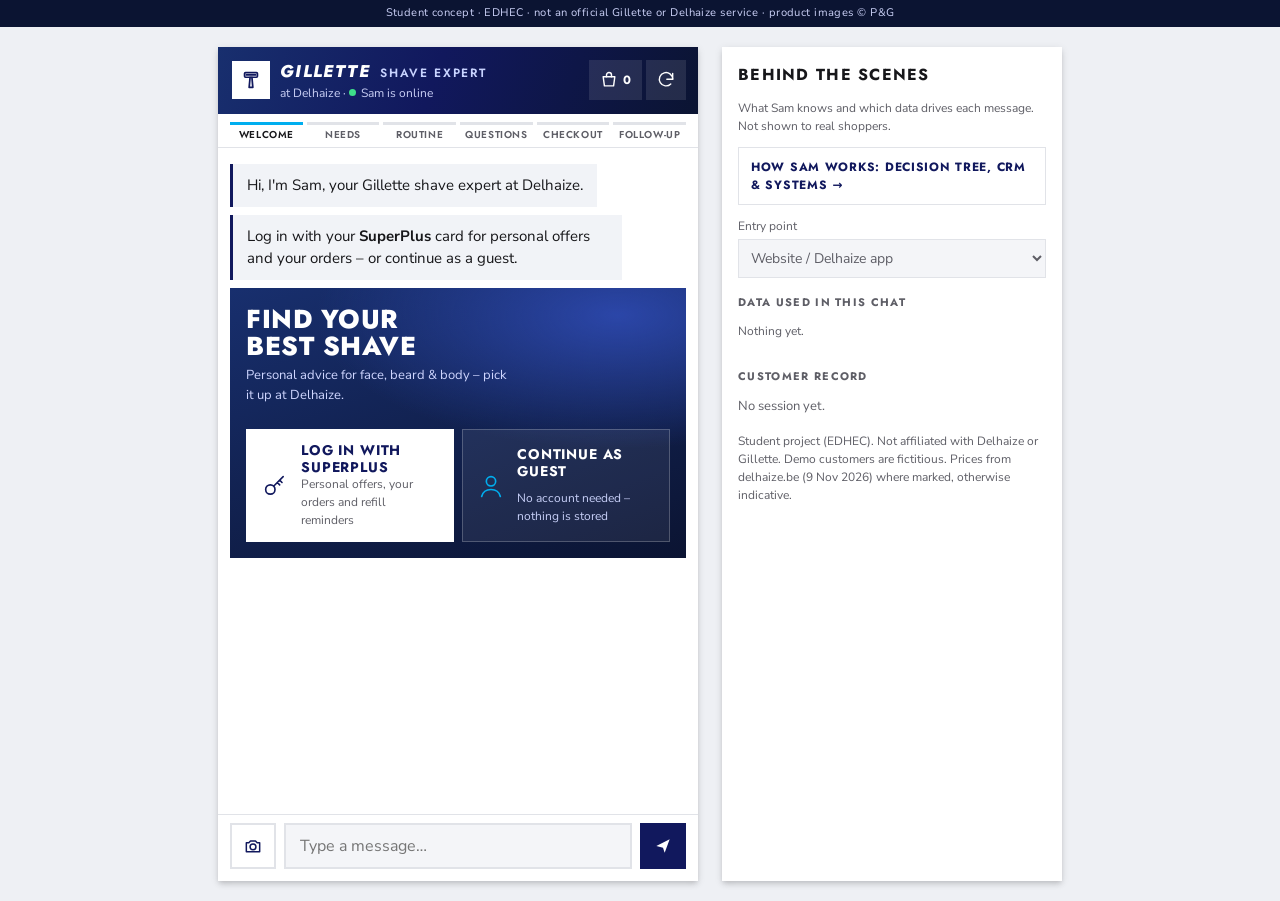
==== commit 2758aeb6: "v3: login first, category understanding with clarify/guide, face-mesh AR, zone skin check, basket an" ====
--- a/index.html
+++ b/index.html
@@ -13,6 +13,7 @@
 <link href="https://fonts.googleapis.com/css2?family=Jost:wght@500;600;700;800&family=Nunito+Sans:opsz,wght@6..12,400;6..12,600;6..12,700&display=swap" rel="stylesheet">
 <link rel="preconnect" href="https://static.thcdn.com">
 <link rel="stylesheet" href="styles.css">
+<link rel="stylesheet" href="css/vision.css">
 </head>
 <body>
 <div class="concept">Student concept · EDHEC · not an official Gillette or Delhaize service · product images © P&amp;G</div>
@@ -32,7 +33,7 @@
           <svg viewBox="0 0 24 24" aria-hidden="true"><path d="M5 8h14l-1.5 11h-11z"/><path d="M9 8V6a3 3 0 0 1 6 0v2"/></svg>
           <span id="basket-count">0</span>
         </button>
-        <button id="restart" class="icon-btn" title="Start over" aria-label="Start over">↻</button>
+        <button id="restart" class="icon-btn" title="Start over" aria-label="Start over"><svg viewBox="0 0 24 24" aria-hidden="true"><path d="M20 11a8 8 0 1 0-2.3 5.7"/><path d="M20 4v7h-7"/></svg></button>
       </div>
     </header>
     <ol id="steps" class="steps" aria-label="Conversation steps"></ol>
@@ -53,9 +54,10 @@
   <aside id="crm" class="crm" aria-label="Behind the scenes">
     <div class="crm-head">
       <h2>Behind the scenes</h2>
-      <button id="crm-close" class="icon-btn dark" aria-label="Close">✕</button>
+      <button id="crm-close" class="icon-btn dark" aria-label="Close"><svg viewBox="0 0 24 24" aria-hidden="true"><path d="M6 6l12 12M18 6L6 18"/></svg></button>
     </div>
     <p class="muted small">What Sam knows and which data drives each message. Not shown to real shoppers.</p>
+    <a class="flow-link" href="docs/flow.html" target="_blank" rel="noopener">How Sam works: decision tree, CRM &amp; systems →</a>
     <div id="ai-status" class="ai-status" hidden></div>
     <label class="entry">Entry point
       <select id="entry">
@@ -72,11 +74,26 @@
   </aside>
 </div>
 
+<div id="drawer" class="drawer" hidden>
+  <div class="drawer-card" role="dialog" aria-modal="true" aria-labelledby="drawer-title" tabindex="-1">
+    <div class="drawer-head">
+      <h2 id="drawer-title">Your basket</h2>
+      <button id="drawer-close" class="icon-btn dark" aria-label="Close basket"><svg viewBox="0 0 24 24" aria-hidden="true"><path d="M6 6l12 12M18 6L6 18"/></svg></button>
+    </div>
+    <div id="drawer-body" class="drawer-body"></div>
+    <div id="drawer-foot" class="drawer-foot" hidden>
+      <p id="drawer-total" class="drawer-total"></p>
+      <button id="drawer-checkout" class="btn">Checkout</button>
+      <button id="drawer-continue" class="btn ghost">Keep shopping</button>
+    </div>
+  </div>
+</div>
+
 <div id="modal" class="modal" hidden>
   <div class="modal-card" role="dialog" aria-modal="true" aria-labelledby="modal-title">
     <div class="modal-head">
       <h2 id="modal-title">Try beard styles</h2>
-      <button id="modal-close" class="icon-btn dark" aria-label="Close">✕</button>
+      <button id="modal-close" class="icon-btn dark" aria-label="Close"><svg viewBox="0 0 24 24" aria-hidden="true"><path d="M6 6l12 12M18 6L6 18"/></svg></button>
     </div>
     <div class="stage">
       <video id="cam" playsinline muted></video>
--- a/styles.css
+++ b/styles.css
@@ -301,3 +301,70 @@
 @media (prefers-reduced-motion: reduce) { * { animation: none !important; transition: none !important; } }
 .msg.user .thumb { display: block; max-width: 160px; max-height: 200px; object-fit: cover; }
 .msg.user:has(.thumb) { padding: 4px; }
+
+/* ---------- v3: icons, welcome choice, guide, advice, store picker, basket drawer ---------- */
+svg.ico { width: 18px; height: 18px; fill: none; stroke: currentColor; stroke-width: 1.7; stroke-linecap: round; stroke-linejoin: round; flex: none; }
+.opt { display: inline-flex; align-items: center; gap: 6px; }
+.opt svg.ico { width: 16px; height: 16px; }
+.btn svg.ico { width: 18px; height: 18px; }
+.tile svg.ico { width: 26px; height: 26px; stroke-width: 1.4; color: var(--cyan); }
+.hero.compact { padding: 12px; }
+.welcome .choice { display: grid; gap: 8px; position: relative; }
+.choice-btn { display: grid; grid-template-columns: 30px 1fr; grid-template-rows: auto auto; column-gap: 10px; align-items: center; text-align: left; border: 1px solid rgba(255,255,255,.22); background: rgba(255,255,255,.07); color: #fff; padding: 12px 14px; min-height: 64px; transition: background .2s, border-color .2s; }
+.choice-btn svg.ico { grid-row: span 2; width: 28px; height: 28px; stroke-width: 1.4; color: var(--cyan); }
+.choice-btn b { font: 700 14px/1.2 var(--head); text-transform: uppercase; letter-spacing: .06em; }
+.choice-btn span { font-size: 12px; color: #c7cff7; }
+.choice-btn.primary { background: #fff; color: var(--navy); border-color: #fff; }
+.choice-btn.primary span { color: var(--ink-2); }
+.choice-btn.primary svg.ico { color: var(--navy); }
+.choice-btn:hover { border-color: var(--cyan); }
+.welcome.done .choice-btn, .stores.done .store { opacity: .55; pointer-events: none; }
+@media (min-width: 560px) { .welcome .choice { grid-template-columns: 1fr 1fr; } }
+.guide { padding: 12px 14px; display: grid; gap: 10px; }
+.guide h6 { margin: 0 0 6px; font: 700 11px var(--head); text-transform: uppercase; letter-spacing: .12em; color: var(--ink-2); }
+.guide .g-row { display: flex; flex-wrap: wrap; gap: 6px; }
+.advice ol { margin: 0; padding: 0 14px 4px 34px; display: grid; gap: 6px; font-size: 14px; line-height: 1.45; }
+.advice ol li::marker { font: 700 13px var(--head); color: var(--cyan); }
+.advice p { padding: 4px 14px 12px; margin: 0; }
+.advice a, .stores a { color: inherit; }
+.stores { padding: 12px 14px; }
+.store-tools { display: flex; gap: 6px; }
+.store-tools input { flex: 1; min-width: 0; border: 1px solid var(--line); background: var(--surface-2); color: var(--ink); padding: 8px 10px; font: inherit; min-height: 40px; }
+.btn.small { min-height: 40px; padding: 8px 10px; font-size: 11px; }
+.stores ul { list-style: none; margin: 8px 0 0; padding: 0; display: grid; gap: 4px; }
+.store { width: 100%; display: grid; grid-template-columns: 20px 1fr auto; gap: 8px; align-items: center; text-align: left; background: var(--surface-2); border: 1px solid transparent; color: var(--ink); padding: 8px 10px; }
+.store:hover, .store.pref { border-color: var(--btn); }
+.store svg.ico { color: var(--btn); }
+.store b { display: block; font: 600 13px var(--head); }
+.store em { font-style: normal; font: 700 10px var(--head); text-transform: uppercase; letter-spacing: .1em; color: var(--cyan); margin-left: 4px; }
+.store small { display: block; color: var(--ink-2); font-size: 12px; }
+.store i { font-style: normal; font-size: 12px; color: var(--ink-2); white-space: nowrap; }
+.loc-msg { margin: 6px 0 0; }
+body.drawer-open { overflow: hidden; }
+.drawer { position: fixed; inset: 0; background: #0008; z-index: 60; display: flex; justify-content: flex-end; }
+.drawer-card { width: min(420px, 100%); height: 100%; background: var(--surface); color: var(--ink); display: flex; flex-direction: column; outline: none; padding-top: env(safe-area-inset-top, 0px); animation: slidein .22s ease-out; }
+@keyframes slidein { from { transform: translateX(30px); opacity: .4; } }
+@media (prefers-reduced-motion: reduce) { .drawer-card { animation: none; } }
+.drawer-head { display: flex; justify-content: space-between; align-items: center; padding: 14px 16px; border-bottom: 1px solid var(--line); }
+.drawer-head h2 { margin: 0; font: 700 15px var(--head); text-transform: uppercase; letter-spacing: .1em; }
+.drawer-body { flex: 1; overflow: auto; padding: 8px 16px; }
+.drawer-body .empty { display: grid; place-items: center; gap: 8px; padding: 48px 0; color: var(--ink-2); }
+.drawer-body .empty svg.ico { width: 40px; height: 40px; stroke-width: 1.2; }
+.lines { list-style: none; margin: 0; padding: 0; }
+.lines li { display: grid; grid-template-columns: 64px 1fr auto; gap: 10px; align-items: center; padding: 10px 0; border-bottom: 1px solid var(--line); }
+.lines .pimg { width: 64px; height: 64px; }
+.lines .l-main { display: grid; gap: 2px; min-width: 0; }
+.lines .l-main b { font: 600 13px/1.25 var(--head); }
+.lines .promo { justify-self: start; }
+.qty { display: inline-flex; align-items: center; border: 1px solid var(--line); margin-top: 4px; justify-self: start; }
+.qty button { width: 36px; height: 34px; border: 0; background: transparent; color: var(--ink); display: grid; place-items: center; }
+.qty button:hover { background: var(--surface-2); }
+.qty span { min-width: 26px; text-align: center; font-weight: 700; }
+.drawer-foot { border-top: 1px solid var(--line); padding: 12px 16px calc(12px + env(safe-area-inset-bottom, 0px)); display: grid; gap: 8px; }
+.drawer-total { margin: 0; display: flex; justify-content: space-between; align-items: baseline; gap: 8px; font: 600 14px var(--head); text-transform: uppercase; letter-spacing: .06em; flex-wrap: wrap; }
+.drawer-total b { font-size: 20px; }
+.drawer-total .save { flex-basis: 100%; color: var(--ok); font-size: 12px; text-transform: none; letter-spacing: 0; }
+.icon-btn svg { width: 20px; height: 20px; fill: none; stroke: currentColor; stroke-width: 1.7; stroke-linecap: round; stroke-linejoin: round; }
+.drawer[hidden], [hidden] { display: none !important; }
+.flow-link { display: block; margin: 0 0 12px; padding: 10px 12px; border: 1px solid var(--line); color: var(--chip-ink); font: 700 12px var(--head); text-transform: uppercase; letter-spacing: .06em; text-decoration: none; }
+.flow-link:hover { border-color: var(--btn); }
--- a/css/vision.css
+++ b/css/vision.css
@@ -0,0 +1,39 @@
+/* Skin & beard check overlay + beard try-on controls. Uses the tokens from styles.css. */
+
+/* ---------- consult card ---------- */
+.consult .shot canvas { max-height: 360px; }
+.layer-chips { display: flex; flex-wrap: wrap; gap: 6px; padding: 10px 14px 0; }
+.layer-chips button {
+  border: 2px solid var(--line); background: var(--surface); color: var(--ink);
+  padding: 5px 10px; font: 700 11px var(--head); letter-spacing: .08em; text-transform: uppercase; cursor: pointer;
+}
+.layer-chips button[aria-pressed="true"] { border-color: var(--btn); background: var(--btn); color: #fff; }
+.layer-chips button:focus-visible, .gauge:focus-visible, .shade-row button:focus-visible { outline: 2px solid var(--cyan); outline-offset: 2px; }
+.consult-hint { margin: 6px 14px 0; }
+.consult-hint:empty { display: none; }
+.gauges .gauge {
+  display: block; width: 100%; text-align: left; border: 0; border-left: 3px solid transparent;
+  background: none; color: inherit; font: inherit; padding: 6px 8px; cursor: pointer;
+}
+.gauges .gauge:hover { background: var(--surface-2); }
+.gauges .gauge[aria-pressed="true"] { border-left-color: var(--cyan); background: var(--surface-2); }
+.gauge .lbl { display: flex; justify-content: space-between; }
+.gauge .bar { display: block; }
+.gauge .txt { display: block; margin: 0; font-size: 12.5px; color: var(--ink-2); }
+.gauge.texture .bar i { background: linear-gradient(90deg, #d7c6ff, #7a4fe0); }
+.privacy svg { width: 14px; height: 14px; flex: none; }
+
+/* ---------- try-on modal ---------- */
+.stage { background: #000; }
+.stage video { opacity: 0; pointer-events: none; }
+.stage canvas[data-mirror="0"] { transform: none; }
+.shade-row { display: flex; flex-wrap: wrap; gap: 8px; align-items: center; }
+.shade-row button {
+  width: 32px; height: 32px; padding: 0; border-radius: 50%; border: 2px solid var(--line); cursor: pointer;
+  box-shadow: inset 0 0 0 2px var(--surface);
+}
+.shade-row button[aria-pressed="true"] { border-color: var(--cyan); box-shadow: inset 0 0 0 2px var(--surface), 0 0 0 2px var(--cyan); }
+.shade-row .natural { width: auto; border-radius: 16px; padding: 0 10px 0 4px; display: inline-flex; align-items: center; gap: 6px; font: 700 10px var(--head); letter-spacing: .08em; text-transform: uppercase; color: var(--ink); background: var(--surface); }
+.shade-row .natural i { width: 22px; height: 22px; border-radius: 50%; display: inline-block; }
+.modal-actions .btn svg { width: 16px; height: 16px; vertical-align: -3px; margin-right: 6px; }
+.stage-fps { position: absolute; right: 8px; top: 8px; font: 600 10px var(--head); color: #fff8; letter-spacing: .06em; }
